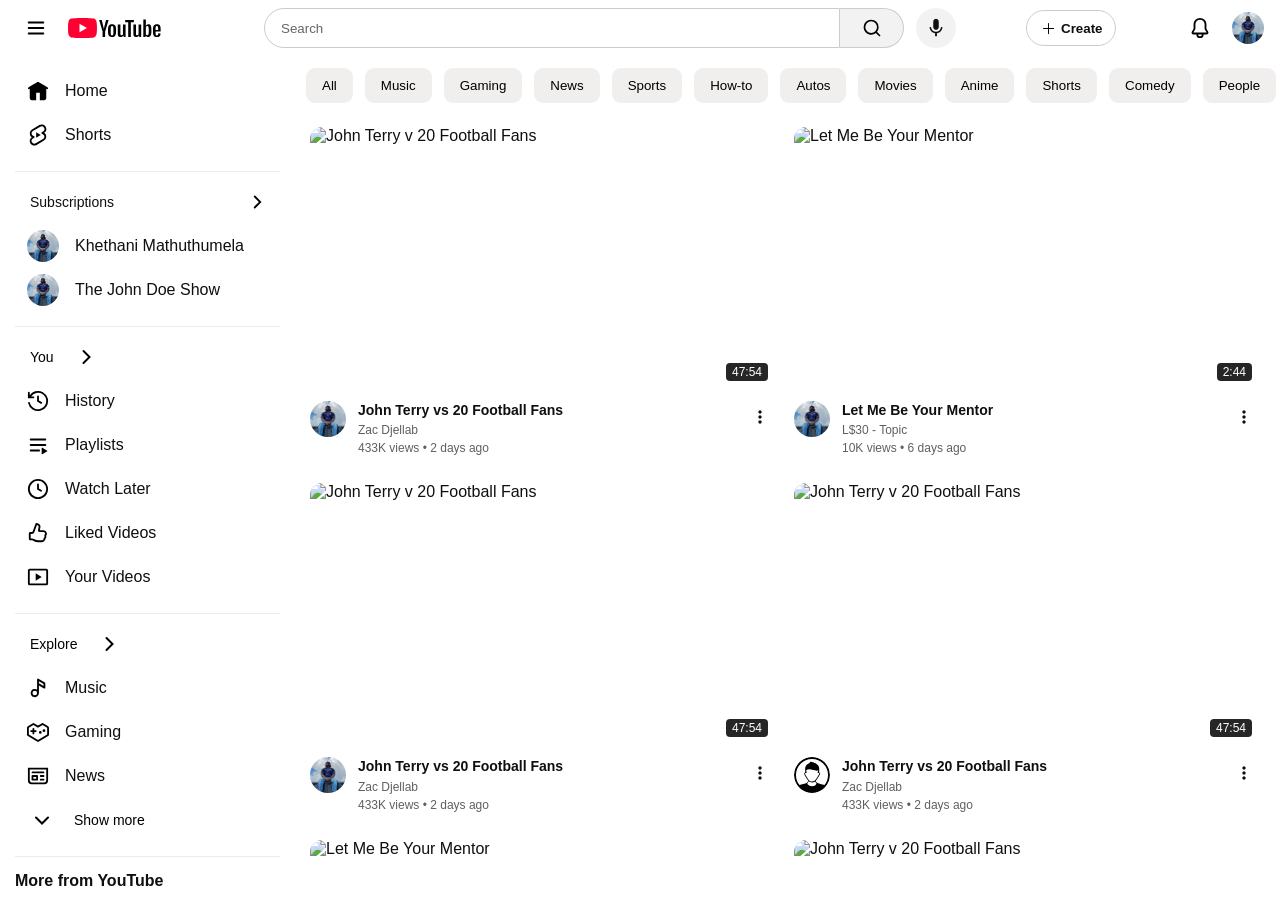
==== main.html @ 1867a826 "Added login" ====
<!DOCTYPE html>
<html lang="en">

<head>
    <meta charset="UTF-8">
    <meta name="viewport" content="width=device-width, initial-scale=1.0">
    <link href="https://fonts.googleapis.com/icon?family=Material+Icons" rel="stylesheet">
    <link href="index.css" rel="stylesheet">
    <link rel="shortcut icon" href="https://www.youtube.com/s/desktop/d087c7c0/img/favicon.ico" type="image/x-icon">
    <script src="https://cdnjs.cloudflare.com/ajax/libs/gsap/3.12.2/gsap.min.js"></script>
    <script src="https://cdnjs.cloudflare.com/ajax/libs/gsap/3.12.2/ScrollTrigger.min.js"></script>
    <title>YouTube</title>
</head>

<body>
    <input type="checkbox" id="theme" class="theme-check">

    <section class="navbar">
        <nav class="top-nav">
            <div class="lhs">
                <label for="side" class="icon-btn hamburger-menu" aria-label="Menu">
                    <img src="/resources/hbm.svg" alt="Hamburger Menu">
                </label>

                <a href="#" class="logo" aria-label="YouTube">
                    <img src="/resources/yt.svg" alt="YouTube">
                </a>
            </div>

            <div class="search-wrap">
                <div class="search-box">
                    <div class="search-bar">
                        <input type="text" placeholder="Search" />
                        <button class="search-icon" aria-label="Search">
                            <img src="/resources/search.svg" alt="">
                        </button>
                    </div>

                    <div class="search-suggestions">
                        <a href="#" class="suggest-item"><span class="material-icons">search</span> john terry 20
                            fans</a>
                        <a href="#" class="suggest-item"><span class="material-icons">search</span> l$30 cocoa
                            butter</a>
                        <a href="#" class="suggest-item"><span class="material-icons">search</span> gothamchess</a>
                        <a href="#" class="suggest-item"><span class="material-icons">search</span> afro house mix</a>
                        <a href="#" class="suggest-item"><span class="material-icons">search</span> youtube clone html
                            css</a>
                    </div>
                </div>

                <button class="icon-btn mic" aria-label="Voice search">
                    <span class="material-icons">mic</span>
                </button>
            </div>

            <div class="rhs">
                <button class="create"><img src="/resources/plus.svg" alt="Create" class="plus"> Create</button>

                <label for="theme" class="icon-btn theme-toggle" aria-label="Toggle theme">
                    <span class="material-icons">dark_mode</span>
                </label>

                <a href="#" class="icon-btn notifications" aria-label="Notifications">
                    <img src="/resources/bell.svg" alt="">
                </a>

                <img src="/resources/profile.jpg" alt="Profile" class="profile-image">
            </div>
        </nav>
    </section>

    <main>
        <input type="checkbox" id="side" class="side-check">

        <aside class="left-nav">
            <div class="shorts-home">
                <a href="#" class="icon-btn home" aria-label="Home"><img src="/resources/home.svg" alt="Home"> Home </a>
                <a href="#" class="icon-btn shorts" aria-label="Search"><img src="/resources/shorts.svg" alt="Shorts">
                    Shorts </a>
            </div>
            <div class="subscriptions">
                <button class="subcriptions">Subscriptions<img src="/resources/sidedrop.svg" alt="Subscriptions"
                        class="sidedrop"></button>
                <a href="#" class="icon-btn subscriptions" aria-label="Subscriptions"><img src="/resources/profile.jpg"
                        alt="Subscriptions" style="border-radius: 50%; width: 32px; height: 32px;"> Khethani
                    Mathuthumela</a>
                <a href="#" class="icon-btn subscriptions" aria-label="Subscriptions"><img src="/resources/profile.jpg"
                        alt="Subscriptions" style="border-radius: 50%; width: 32px; height: 32px;"> The John Doe
                    Show</a>
            </div>
            <div class="you">
                <button> You<img src="/resources/sidedrop.svg" alt="You" class="sidedrop"></button>
                <a href="#" class="icon-btn history" aria-label="History"><img src="/resources/history.svg"
                        alt="History"> History </a>
                <a href="#" class="icon-btn playlists" aria-label="Playlists"><img src="/resources/playlists.svg"
                        alt="Playlists"> Playlists </a>
                <a href="#" class="icon-btn watchlater" aria-label="Watch Later"><img src="/resources/watchlater.svg"
                        alt="Watch Later"> Watch Later </a>
                <a href="#" class="icon-btn likes" aria-label="Likes"><img src="/resources/likes.svg" alt="Likes"> Liked
                    Videos
                </a>
                <a href="#" class="icon-btn yourvideos" aria-label="Your Videos"><img src="/resources/yourvideos.svg"
                        alt="Your Videos"> Your Videos </a>
            </div>

            <div class="explore">
                <button> Explore<img src="/resources/sidedrop.svg" alt="Explore" class="sidedrop"></button>
                <a href="#" class="icon-btn music" aria-label="Music"><img src="/resources/music.svg" alt="Music"> Music
                </a>
                <a href="#" class="icon-btn games" aria-label="Games"><img src="/resources/gaming.svg" alt="Games">
                    Gaming </a>
                <a href="#" class="icon-btn news" aria-label="News"><img src="/resources/news.svg" alt="News"> News </a>
                <button><img src="/resources/dropdown.svg" alt="More" class="dropdown"> Show more</button>
            </div>

            <div class="morefromYT">
                <h4> More from YouTube</h4>
                <a href="#" class="icon-btn ytpremium" aria-label="Premium"><img src="/resources/ytpremium.svg"
                        alt="Premium"> YouTube Premium </a>
                <a href="#" class="icon-btn ytstudio" aria-label="Studio"><img src="/resources/ytstudio.svg"
                        alt="Studio"> YouTube Studio </a>
                <a href="#" class="icon-btn ytmusic" aria-label="Music"><img src="/resources/ytmusic.svg" alt="Music">
                    YouTube Music </a>
                <a href="#" class="icon-btn ytkids" aria-label="Kids"><img src="/resources/ytkids.svg" alt="Kids">
                    YouTube Kids </a>
            </div>
            <div class="settings">
                <a href="#" class="icon-btn settings" aria-label="Settings"><img src="/resources/settings.svg"
                        alt="Settings"> Settings </a>
                <a href="#" class="icon-btn help" aria-label="Help"><img src="/resources/help.svg" alt="Help"> Help </a>
                <a href="#" class="icon-btn feedback" aria-label="Feedback"><img src="/resources/feedback.svg"
                        alt="Feedback"> Send Feedback </a>
                <a href="#" class="icon-btn report" aria-label="Report"><img src="/resources/report.svg" alt="Report">
                    Report history </a>
            </div>
            <div class="nav-footer">
                <ul>
                    <a href="#">About</a>
                    <a href="#">Press</a>
                    <a href="#">Copyright</a>
                    <a href="#">Contact Us</a>
                    <a href="#">Creator</a>
                    <a href="#">Advertise</a>
                    <a href="#">Developers</a>
                    <ul>
                        <br>
                        <ul>
                            <a href="#">Terms</a>
                            <a href="#">Privacy</a>
                            <a href="#">Policy & Safety</a>
                            <a href="#">How YouTube Works</a>
                            <a href="#">Test new features</a>
                        </ul>
                        <p>© 2026 Google LLC.</p>
            </div>
        </aside>

        <span class="suggestions">
            <button class="suggestion-btn">All</button>
            <button class="suggestion-btn">Music</button>
            <button class="suggestion-btn">Gaming</button>
            <button class="suggestion-btn">News</button>
            <button class="suggestion-btn">Sports</button>
            <button class="suggestion-btn">How-to</button>
            <button class="suggestion-btn">Autos</button>
            <button class="suggestion-btn">Movies</button>
            <button class="suggestion-btn">Anime</button>
            <button class="suggestion-btn">Shorts</button>
            <button class="suggestion-btn">Comedy</button>
            <button class="suggestion-btn">People</button>
            <button class="suggestion-btn">Education</button>
            <button class="suggestion-btn">Food</button>
            <button class="suggestion-btn">Entertainment</button>
            <button class="suggestion-btn">Politics</button>
            <button class="suggestion-btn">Health</button>
            <button class="suggestion-btn">Science</button>
            <button class="suggestion-btn">Tech</button>
            <button class="suggestion-btn">Animals</button>
            <button class="suggestion-btn">Travel</button>
            <button class="suggestion-btn">Hip-Hop</button>
            <button class="suggestion-btn">Mixes</button>
        </span>

        <div class="content video-grid">

            <article class="video-card">
                <a class="thumb-wrap" href="#">
                    <img src="https://i.ytimg.com/vi/i50mCb4UGAw/hq720.jpg?sqp=-oaymwEnCOgCEMoBSFryq4qpAxkIARUAAIhCGAHYAQHiAQoIGBACGAY4AUAB&rs=AOn4CLB16BJO0SyUy4fCung3oKMWX-9Jeg"
                        alt="John Terry v 20 Football Fans">
                    <span class="duration">47:54</span>
                    <span class="hover-actions">
                        <button class="hover-btn" type="button" aria-label="Watch later">
                            <span class="material-icons">schedule</span>
                        </button>
                        <button class="hover-btn" type="button" aria-label="Add to queue">
                            <span class="material-icons">playlist_play</span>
                        </button>
                    </span>
                </a>

                <div class="meta">
                    <img class="avatar" src="/resources/profile.jpg" alt="Channel avatar">
                    <div class="meta-text">
                        <h3 class="title">John Terry vs 20 Football Fans</h3>
                        <p class="channel">Zac Djellab</p>
                        <p class="stats">433K views • 2 days ago</p>
                    </div>
                    <button class="kebab" type="button" aria-label="More options">
                        <span class="material-icons">more_vert</span>
                    </button>
                </div>
            </article>

            <article class="video-card">
                <a class="thumb-wrap" href="#">
                    <img src="https://i.ytimg.com/vi/NGpMi3hzZIc/hq720.jpg?sqp=-oaymwEnCOgCEMoBSFryq4qpAxkIARUAAIhCGAHYAQHiAQoIGBACGAY4AUAB&rs=AOn4CLCFtHnlnpI1clFOZXgQVOKGbZEgxA"
                        alt="Let Me Be Your Mentor">
                    <span class="duration">2:44</span>
                    <span class="hover-actions">
                        <button class="hover-btn" type="button" aria-label="Watch later">
                            <span class="material-icons">schedule</span>
                        </button>
                        <button class="hover-btn" type="button" aria-label="Add to queue">
                            <span class="material-icons">playlist_play</span>
                        </button>
                    </span>
                </a>

                <div class="meta">
                    <img class="avatar" src="/resources/profile.jpg" alt="Channel avatar">
                    <div class="meta-text">
                        <h3 class="title">Let Me Be Your Mentor</h3>
                        <p class="channel">L$30 - Topic</p>
                        <p class="stats">10K views • 6 days ago</p>
                    </div>
                    <button class="kebab" type="button" aria-label="More options">
                        <span class="material-icons">more_vert</span>
                    </button>
                </div>
            </article>

            <article class="video-card">
                <a class="thumb-wrap" href="#">
                    <img src="https://i.ytimg.com/vi/i50mCb4UGAw/hq720.jpg?sqp=-oaymwEnCOgCEMoBSFryq4qpAxkIARUAAIhCGAHYAQHiAQoIGBACGAY4AUAB&rs=AOn4CLB16BJO0SyUy4fCung3oKMWX-9Jeg"
                        alt="John Terry v 20 Football Fans">
                    <span class="duration">47:54</span>
                    <span class="hover-actions">
                        <button class="hover-btn" type="button" aria-label="Watch later">
                            <span class="material-icons">schedule</span>
                        </button>
                        <button class="hover-btn" type="button" aria-label="Add to queue">
                            <span class="material-icons">playlist_play</span>
                        </button>
                    </span>
                </a>

                <div class="meta">
                    <img class="avatar" src="/resources/profile.jpg" alt="Channel avatar">
                    <div class="meta-text">
                        <h3 class="title">John Terry vs 20 Football Fans</h3>
                        <p class="channel">Zac Djellab</p>
                        <p class="stats">433K views • 2 days ago</p>
                    </div>
                    <button class="kebab" type="button" aria-label="More options">
                        <span class="material-icons">more_vert</span>
                    </button>
                </div>
            </article>

            <article class="video-card">
                <a class="thumb-wrap" href="#">
                    <img src="https://i.ytimg.com/vi/i50mCb4UGAw/hq720.jpg?sqp=-oaymwEnCOgCEMoBSFryq4qpAxkIARUAAIhCGAHYAQHiAQoIGBACGAY4AUAB&rs=AOn4CLB16BJO0SyUy4fCung3oKMWX-9Jeg"
                        alt="John Terry v 20 Football Fans">
                    <span class="duration">47:54</span>
                    <span class="hover-actions">
                        <button class="hover-btn" type="button" aria-label="Watch later">
                            <span class="material-icons">schedule</span>
                        </button>
                        <button class="hover-btn" type="button" aria-label="Add to queue">
                            <span class="material-icons">playlist_play</span>
                        </button>
                    </span>
                </a>

                <div class="meta">
                    <img class="avatar" src="/resources/profile.svg" alt="Channel avatar">
                    <div class="meta-text">
                        <h3 class="title">John Terry vs 20 Football Fans</h3>
                        <p class="channel">Zac Djellab</p>
                        <p class="stats">433K views • 2 days ago</p>
                    </div>
                    <button class="kebab" type="button" aria-label="More options">
                        <span class="material-icons">more_vert</span>
                    </button>
                </div>
            </article>

            <article class="video-card">
                <a class="thumb-wrap" href="#">
                    <img src="https://i.ytimg.com/vi/NGpMi3hzZIc/hq720.jpg?sqp=-oaymwEnCOgCEMoBSFryq4qpAxkIARUAAIhCGAHYAQHiAQoIGBACGAY4AUAB&rs=AOn4CLCFtHnlnpI1clFOZXgQVOKGbZEgxA"
                        alt="Let Me Be Your Mentor">
                    <span class="duration">2:44</span>
                    <span class="hover-actions">
                        <button class="hover-btn" type="button" aria-label="Watch later">
                            <span class="material-icons">schedule</span>
                        </button>
                        <button class="hover-btn" type="button" aria-label="Add to queue">
                            <span class="material-icons">playlist_play</span>
                        </button>
                    </span>
                </a>

                <div class="meta">
                    <img class="avatar" src="/resources/profile.jpg" alt="Channel avatar">
                    <div class="meta-text">
                        <h3 class="title">Let Me Be Your Mentor</h3>
                        <p class="channel">L$30 - Topic</p>
                        <p class="stats">10K views • 6 days ago</p>
                    </div>
                    <button class="kebab" type="button" aria-label="More options">
                        <span class="material-icons">more_vert</span>
                    </button>
                </div>
            </article>

            <article class="video-card">
                <a class="thumb-wrap" href="#">
                    <img src="https://i.ytimg.com/vi/i50mCb4UGAw/hq720.jpg?sqp=-oaymwEnCOgCEMoBSFryq4qpAxkIARUAAIhCGAHYAQHiAQoIGBACGAY4AUAB&rs=AOn4CLB16BJO0SyUy4fCung3oKMWX-9Jeg"
                        alt="John Terry v 20 Football Fans">
                    <span class="duration">47:54</span>
                    <span class="hover-actions">
                        <button class="hover-btn" type="button" aria-label="Watch later">
                            <span class="material-icons">schedule</span>
                        </button>
                        <button class="hover-btn" type="button" aria-label="Add to queue">
                            <span class="material-icons">playlist_play</span>
                        </button>
                    </span>
                </a>

                <div class="meta">
                    <img class="avatar" src="/resources/profile.jpg" alt="Channel avatar">
                    <div class="meta-text">
                        <h3 class="title">John Terry vs 20 Football Fans</h3>
                        <p class="channel">Zac Djellab</p>
                        <p class="stats">433K views • 2 days ago</p>
                    </div>
                    <button class="kebab" type="button" aria-label="More options">
                        <span class="material-icons">more_vert</span>
                    </button>
                </div>
            </article>

            <article class="video-card">
                <a class="thumb-wrap" href="#">
                    <img src="https://i.ytimg.com/vi/i50mCb4UGAw/hq720.jpg?sqp=-oaymwEnCOgCEMoBSFryq4qpAxkIARUAAIhCGAHYAQHiAQoIGBACGAY4AUAB&rs=AOn4CLB16BJO0SyUy4fCung3oKMWX-9Jeg"
                        alt="John Terry v 20 Football Fans">
                    <span class="duration">47:54</span>
                    <span class="hover-actions">
                        <button class="hover-btn" type="button" aria-label="Watch later">
                            <span class="material-icons">schedule</span>
                        </button>
                        <button class="hover-btn" type="button" aria-label="Add to queue">
                            <span class="material-icons">playlist_play</span>
                        </button>
                    </span>
                </a>

                <div class="meta">
                    <img class="avatar" src="/resources/profile.jpg" alt="Channel avatar">
                    <div class="meta-text">
                        <h3 class="title">John Terry vs 20 Football Fans</h3>
                        <p class="channel">Zac Djellab</p>
                        <p class="stats">433K views • 2 days ago</p>
                    </div>
                    <button class="kebab" type="button" aria-label="More options">
                        <span class="material-icons">more_vert</span>
                    </button>
                </div>
            </article>

            <article class="video-card">
                <a class="thumb-wrap" href="#">
                    <img src="https://i.ytimg.com/vi/NGpMi3hzZIc/hq720.jpg?sqp=-oaymwEnCOgCEMoBSFryq4qpAxkIARUAAIhCGAHYAQHiAQoIGBACGAY4AUAB&rs=AOn4CLCFtHnlnpI1clFOZXgQVOKGbZEgxA"
                        alt="Let Me Be Your Mentor">
                    <span class="duration">2:44</span>
                    <span class="hover-actions">
                        <button class="hover-btn" type="button" aria-label="Watch later">
                            <span class="material-icons">schedule</span>
                        </button>
                        <button class="hover-btn" type="button" aria-label="Add to queue">
                            <span class="material-icons">playlist_play</span>
                        </button>
                    </span>
                </a>

                <div class="meta">
                    <img class="avatar" src="/resources/profile.jpg" alt="Channel avatar">
                    <div class="meta-text">
                        <h3 class="title">Let Me Be Your Mentor</h3>
                        <p class="channel">L$30 - Topic</p>
                        <p class="stats">10K views • 6 days ago</p>
                    </div>
                    <button class="kebab" type="button" aria-label="More options">
                        <span class="material-icons">more_vert</span>
                    </button>
                </div>
            </article>

            <article class="video-card">
                <a class="thumb-wrap" href="#">
                    <img src="https://i.ytimg.com/vi/i50mCb4UGAw/hq720.jpg?sqp=-oaymwEnCOgCEMoBSFryq4qpAxkIARUAAIhCGAHYAQHiAQoIGBACGAY4AUAB&rs=AOn4CLB16BJO0SyUy4fCung3oKMWX-9Jeg"
                        alt="John Terry v 20 Football Fans">
                    <span class="duration">47:54</span>
                    <span class="hover-actions">
                        <button class="hover-btn" type="button" aria-label="Watch later">
                            <span class="material-icons">schedule</span>
                        </button>
                        <button class="hover-btn" type="button" aria-label="Add to queue">
                            <span class="material-icons">playlist_play</span>
                        </button>
                    </span>
                </a>

                <div class="meta">
                    <img class="avatar" src="/resources/profile.svg" alt="Channel avatar">
                    <div class="meta-text">
                        <h3 class="title">John Terry V 20 Football Fans</h3>
                        <p class="channel">Zac Djellab</p>
                        <p class="stats">433K views • 2 days ago</p>
                    </div>
                    <button class="kebab" type="button" aria-label="More options">
                        <span class="material-icons">more_vert</span>
                    </button>
                </div>
            </article>

            <article class="video-card">
                <a class="thumb-wrap" href="#">
                    <img src="https://i.ytimg.com/vi/i50mCb4UGAw/hq720.jpg?sqp=-oaymwEnCOgCEMoBSFryq4qpAxkIARUAAIhCGAHYAQHiAQoIGBACGAY4AUAB&rs=AOn4CLB16BJO0SyUy4fCung3oKMWX-9Jeg"
                        alt="John Terry v 20 Football Fans">
                    <span class="duration">47:54</span>
                    <span class="hover-actions">
                        <button class="hover-btn" type="button" aria-label="Watch later">
                            <span class="material-icons">schedule</span>
                        </button>
                        <button class="hover-btn" type="button" aria-label="Add to queue">
                            <span class="material-icons">playlist_play</span>
                        </button>
                    </span>
                </a>

                <div class="meta">
                    <img class="avatar" src="/resources/profile.jpg" alt="Channel avatar">
                    <div class="meta-text">
                        <h3 class="title">John Terry vs 20 Football Fans</h3>
                        <p class="channel">Zac Djellab</p>
                        <p class="stats">433K views • 2 days ago</p>
                    </div>
                    <button class="kebab" type="button" aria-label="More options">
                        <span class="material-icons">more_vert</span>
                    </button>
                </div>
            </article>

            <article class="video-card">
                <a class="thumb-wrap" href="#">
                    <img src="https://i.ytimg.com/vi/NGpMi3hzZIc/hq720.jpg?sqp=-oaymwEnCOgCEMoBSFryq4qpAxkIARUAAIhCGAHYAQHiAQoIGBACGAY4AUAB&rs=AOn4CLCFtHnlnpI1clFOZXgQVOKGbZEgxA"
                        alt="Let Me Be Your Mentor">
                    <span class="duration">2:44</span>
                    <span class="hover-actions">
                        <button class="hover-btn" type="button" aria-label="Watch later">
                            <span class="material-icons">schedule</span>
                        </button>
                        <button class="hover-btn" type="button" aria-label="Add to queue">
                            <span class="material-icons">playlist_play</span>
                        </button>
                    </span>
                </a>

                <div class="meta">
                    <img class="avatar" src="/resources/profile.jpg" alt="Channel avatar">
                    <div class="meta-text">
                        <h3 class="title">Let Me Be Your Mentor</h3>
                        <p class="channel">L$30 - Topic</p>
                        <p class="stats">10K views • 6 days ago</p>
                    </div>
                    <button class="kebab" type="button" aria-label="More options">
                        <span class="material-icons">more_vert</span>
                    </button>
                </div>
            </article>

            <article class="video-card">
                <a class="thumb-wrap" href="#">
                    <img src="https://i.ytimg.com/vi/i50mCb4UGAw/hq720.jpg?sqp=-oaymwEnCOgCEMoBSFryq4qpAxkIARUAAIhCGAHYAQHiAQoIGBACGAY4AUAB&rs=AOn4CLB16BJO0SyUy4fCung3oKMWX-9Jeg"
                        alt="John Terry v 20 Football Fans">
                    <span class="duration">47:54</span>
                    <span class="hover-actions">
                        <button class="hover-btn" type="button" aria-label="Watch later">
                            <span class="material-icons">schedule</span>
                        </button>
                        <button class="hover-btn" type="button" aria-label="Add to queue">
                            <span class="material-icons">playlist_play</span>
                        </button>
                    </span>
                </a>

                <div class="meta">
                    <img class="avatar" src="/resources/profile.jpg" alt="Channel avatar">
                    <div class="meta-text">
                        <h3 class="title">John Terry vs 20 Football Fans</h3>
                        <p class="channel">Zac Djellab</p>
                        <p class="stats">433K views • 2 days ago</p>
                    </div>
                    <button class="kebab" type="button" aria-label="More options">
                        <span class="material-icons">more_vert</span>
                    </button>
                </div>
            </article>

            <article class="video-card">
                <a class="thumb-wrap" href="#">
                    <img src="https://i.ytimg.com/vi/i50mCb4UGAw/hq720.jpg?sqp=-oaymwEnCOgCEMoBSFryq4qpAxkIARUAAIhCGAHYAQHiAQoIGBACGAY4AUAB&rs=AOn4CLB16BJO0SyUy4fCung3oKMWX-9Jeg"
                        alt="John Terry v 20 Football Fans">
                    <span class="duration">47:54</span>
                    <span class="hover-actions">
                        <button class="hover-btn" type="button" aria-label="Watch later">
                            <span class="material-icons">schedule</span>
                        </button>
                        <button class="hover-btn" type="button" aria-label="Add to queue">
                            <span class="material-icons">playlist_play</span>
                        </button>
                    </span>
                </a>

                <div class="meta">
                    <img class="avatar" src="/resources/profile.svg" alt="Channel avatar">
                    <div class="meta-text">
                        <h3 class="title">John Terry vs 20 Football Fans</h3>
                        <p class="channel">Zac Djellab</p>
                        <p class="stats">433K views • 2 days ago</p>
                    </div>
                    <button class="kebab" type="button" aria-label="More options">
                        <span class="material-icons">more_vert</span>
                    </button>
                </div>
            </article>

            <article class="video-card">
                <a class="thumb-wrap" href="#">
                    <img src="https://i.ytimg.com/vi/NGpMi3hzZIc/hq720.jpg?sqp=-oaymwEnCOgCEMoBSFryq4qpAxkIARUAAIhCGAHYAQHiAQoIGBACGAY4AUAB&rs=AOn4CLCFtHnlnpI1clFOZXgQVOKGbZEgxA"
                        alt="Let Me Be Your Mentor">
                    <span class="duration">2:44</span>
                    <span class="hover-actions">
                        <button class="hover-btn" type="button" aria-label="Watch later">
                            <span class="material-icons">schedule</span>
                        </button>
                        <button class="hover-btn" type="button" aria-label="Add to queue">
                            <span class="material-icons">playlist_play</span>
                        </button>
                    </span>
                </a>

                <div class="meta">
                    <img class="avatar" src="/resources/profile.jpg" alt="Channel avatar">
                    <div class="meta-text">
                        <h3 class="title">Let Me Be Your Mentor</h3>
                        <p class="channel">L$30 - Topic</p>
                        <p class="stats">10K views • 6 days ago</p>
                    </div>
                    <button class="kebab" type="button" aria-label="More options">
                        <span class="material-icons">more_vert</span>
                    </button>
                </div>
            </article>

            <article class="video-card">
                <a class="thumb-wrap" href="#">
                    <img src="https://i.ytimg.com/vi/i50mCb4UGAw/hq720.jpg?sqp=-oaymwEnCOgCEMoBSFryq4qpAxkIARUAAIhCGAHYAQHiAQoIGBACGAY4AUAB&rs=AOn4CLB16BJO0SyUy4fCung3oKMWX-9Jeg"
                        alt="John Terry v 20 Football Fans">
                    <span class="duration">47:54</span>
                    <span class="hover-actions">
                        <button class="hover-btn" type="button" aria-label="Watch later">
                            <span class="material-icons">schedule</span>
                        </button>
                        <button class="hover-btn" type="button" aria-label="Add to queue">
                            <span class="material-icons">playlist_play</span>
                        </button>
                    </span>
                </a>

                <div class="meta">
                    <img class="avatar" src="/resources/profile.jpg" alt="Channel avatar">
                    <div class="meta-text">
                        <h3 class="title">John Terry vs 20 Football Fans</h3>
                        <p class="channel">Zac Djellab</p>
                        <p class="stats">433K views • 2 days ago</p>
                    </div>
                    <button class="kebab" type="button" aria-label="More options">
                        <span class="material-icons">more_vert</span>
                    </button>
                </div>
            </article>

            <article class="video-card">
                <a class="thumb-wrap" href="#">
                    <img src="https://i.ytimg.com/vi/i50mCb4UGAw/hq720.jpg?sqp=-oaymwEnCOgCEMoBSFryq4qpAxkIARUAAIhCGAHYAQHiAQoIGBACGAY4AUAB&rs=AOn4CLB16BJO0SyUy4fCung3oKMWX-9Jeg"
                        alt="John Terry v 20 Football Fans">
                    <span class="duration">47:54</span>
                    <span class="hover-actions">
                        <button class="hover-btn" type="button" aria-label="Watch later">
                            <span class="material-icons">schedule</span>
                        </button>
                        <button class="hover-btn" type="button" aria-label="Add to queue">
                            <span class="material-icons">playlist_play</span>
                        </button>
                    </span>
                </a>

                <div class="meta">
                    <img class="avatar" src="/resources/profile.jpg" alt="Channel avatar">
                    <div class="meta-text">
                        <h3 class="title">John Terry vs 20 Football Fans</h3>
                        <p class="channel">Zac Djellab</p>
                        <p class="stats">433K views • 2 days ago</p>
                    </div>
                    <button class="kebab" type="button" aria-label="More options">
                        <span class="material-icons">more_vert</span>
                    </button>
                </div>
            </article>

            <article class="video-card">
                <a class="thumb-wrap" href="#">
                    <img src="https://i.ytimg.com/vi/NGpMi3hzZIc/hq720.jpg?sqp=-oaymwEnCOgCEMoBSFryq4qpAxkIARUAAIhCGAHYAQHiAQoIGBACGAY4AUAB&rs=AOn4CLCFtHnlnpI1clFOZXgQVOKGbZEgxA"
                        alt="Let Me Be Your Mentor">
                    <span class="duration">2:44</span>
                    <span class="hover-actions">
                        <button class="hover-btn" type="button" aria-label="Watch later">
                            <span class="material-icons">schedule</span>
                        </button>
                        <button class="hover-btn" type="button" aria-label="Add to queue">
                            <span class="material-icons">playlist_play</span>
                        </button>
                    </span>
                </a>

                <div class="meta">
                    <img class="avatar" src="/resources/profile.jpg" alt="Channel avatar">
                    <div class="meta-text">
                        <h3 class="title">Let Me Be Your Mentor</h3>
                        <p class="channel">L$30 - Topic</p>
                        <p class="stats">10K views • 6 days ago</p>
                    </div>
                    <button class="kebab" type="button" aria-label="More options">
                        <span class="material-icons">more_vert</span>
                    </button>
                </div>
            </article>

            <article class="video-card">
                <a class="thumb-wrap" href="#">
                    <img src="https://i.ytimg.com/vi/i50mCb4UGAw/hq720.jpg?sqp=-oaymwEnCOgCEMoBSFryq4qpAxkIARUAAIhCGAHYAQHiAQoIGBACGAY4AUAB&rs=AOn4CLB16BJO0SyUy4fCung3oKMWX-9Jeg"
                        alt="John Terry v 20 Football Fans">
                    <span class="duration">47:54</span>
                    <span class="hover-actions">
                        <button class="hover-btn" type="button" aria-label="Watch later">
                            <span class="material-icons">schedule</span>
                        </button>
                        <button class="hover-btn" type="button" aria-label="Add to queue">
                            <span class="material-icons">playlist_play</span>
                        </button>
                    </span>
                </a>

                <div class="meta">
                    <img class="avatar" src="/resources/profile.svg" alt="Channel avatar">
                    <div class="meta-text">
                        <h3 class="title">John Terry V 20 Football Fans</h3>
                        <p class="channel">Zac Djellab</p>
                        <p class="stats">433K views • 2 days ago</p>
                    </div>
                    <button class="kebab" type="button" aria-label="More options">
                        <span class="material-icons">more_vert</span>
                    </button>
                </div>
            </article>

        </div>
    </main>
</body>

</html>
---- index.css ----
* {
    margin: 0;
    padding: 0;
    box-sizing: border-box;
}

body {
    background: #ffffff;
    color: #0f0f0f;
    font-family: Arial, sans-serif;
    overflow-y: hidden;
    overflow-x: hidden;
}

.theme-check,
.side-check {
    position: absolute;
    opacity: 0;
    pointer-events: none;
}

.top-nav {
    height: 56px;
    display: flex;
    align-items: center;
    justify-content: space-between;
    padding: 0 16px;
    background: #ffffff;
}

.lhs {
    display: flex;
    align-items: center;
    gap: 12px;
    min-width: 180px;
}

.logo img {
    height: 20px;
    display: block;
}

.icon-btn {
    width: 40px;
    height: 40px;
    border: 0;
    background: transparent;
    border-radius: 999px;
    display: grid;
    place-items: center;
    cursor: pointer;
}

.icon-btn:hover {
    background: rgba(0, 0, 0, 0.08);
}

.icon-btn img {
    width: 22px;
    height: 22px;
    display: block;
    filter: none;
}

.hamburger-menu img {
    width: 22px;
    height: 22px;
    display: block;
}

.search-wrap {
    flex: 1;
    display: flex;
    align-items: center;
    justify-content: center;
    gap: 12px;
    padding: 0 16px;
}

.search-box {
    position: relative;
    width: 100%;
    max-width: 640px;
}

.search-bar {
    display: flex;
    align-items: center;
    width: 100%;
}

.search-bar input {
    flex: 1;
    height: 40px;
    padding: 0 16px;
    border: 1px solid #cccccc;
    background: #ffffff;
    color: #0f0f0f;
    outline: none;
    border-radius: 999px 0 0 999px;
}

.search-bar input::placeholder {
    color: #666;
}

.search-bar button.search-icon {
    height: 40px;
    width: 64px;
    border: 1px solid #cccccc;
    border-left: none;
    background: #f2f2f2;
    border-radius: 0 999px 999px 0;
    cursor: pointer;
    display: grid;
    place-items: center;
}

.search-bar button.search-icon img {
    width: 20px;
    height: 20px;
    filter: none;
}

.search-suggestions {
    position: absolute;
    top: 46px;
    left: 0;
    width: calc(100% - 64px);
    background: #ffffff;
    border: 1px solid rgba(0, 0, 0, 0.12);
    border-radius: 12px;
    padding: 8px;
    display: none;
    z-index: 20;
    box-shadow: 0 8px 24px rgba(0, 0, 0, 0.12);
}

.search-box:focus-within .search-suggestions {
    display: block;
}

.suggest-item {
    display: flex;
    align-items: center;
    gap: 10px;
    padding: 10px 10px;
    border-radius: 10px;
    text-decoration: none;
    color: #0f0f0f;
    font-size: 14px;
}

.suggest-item:hover {
    background: rgba(0, 0, 0, 0.08);
}

.suggest-item .material-icons {
    font-size: 18px;
    color: #606060;
}

.mic {
    background: #f2f2f2;
}

.mic .material-icons {
    font-size: 22px;
    color: #0f0f0f;
}

.rhs {
    display: flex;
    align-items: center;
    gap: 12px;
    min-width: 240px;
    justify-content: flex-end;
}

.plus {
    height: 15px;
}

.create {
    display: inline-flex;
    height: 36px;
    gap: 5px;
    padding: 10px 14px;
    border-radius: 999px;
    border: 1px solid #cccccc;
    background: transparent;
    color: #0f0f0f;
    cursor: pointer;
    font-weight: 600;
    width: 90px;
}

.create:hover {
    background: rgba(0, 0, 0, 0.08);
}

.profile-image {
    width: 32px;
    height: 32px;
    border-radius: 50%;
    object-fit: cover;
}

.profile-image:hover {
    cursor: pointer;
}

.left-nav {
    position: fixed;
    display: flex;
    flex-direction: column;
    gap: 6px;
    padding-left: 15px;
    padding-top: 15px;
    width: 280px;
    height: calc(100vh - 56px);
    overflow-y: auto;
    transition: width 0.3s cubic-bezier(0.4, 0, 0.2, 1), padding-left 0.3s cubic-bezier(0.4, 0, 0.2, 1);
}

.left-nav a.icon-btn {
    width: 100%;
    height: 40px;
    padding: 0 12px;
    display: flex;
    align-items: center;
    justify-content: flex-start;
    gap: 16px;
    border-radius: 10px;
    text-decoration: none;
    color: inherit;
    background: transparent;
    transition: justify-content 0.3s cubic-bezier(0.4, 0, 0.2, 1), gap 0.3s cubic-bezier(0.4, 0, 0.2, 1), padding 0.3s cubic-bezier(0.4, 0, 0.2, 1), font-size 0.3s cubic-bezier(0.4, 0, 0.2, 1);
}

.left-nav a.icon-btn img,
.subscriptions img {
    width: 22px;
    height: 22px;
    flex: 0 0 22px;
    display: block;
}

.left-nav a.icon-btn:hover,
.left-nav button:hover {
    background: rgba(0, 0, 0, 0.08);
}

.left-nav>div {
    display: flex;
    flex-direction: column;
    gap: 4px;
}

.left-nav>div+div {
    margin-top: 10px;
    padding-top: 10px;
    border-top: 1px solid rgba(0, 0, 0, 0.08);
}

.left-nav::-webkit-scrollbar {
    width: 0;
}

.left-nav::-webkit-scrollbar-thumb {
    background: transparent;
}

.left-nav::-webkit-scrollbar-track {
    background: transparent;
}

.left-nav button {
    display: flex;
    align-items: center;
    padding-left: 10px;
    font-size: 14px;
    gap: 20px;
    width: 100%;
    height: 40px;
    background: transparent;
    border: none;
    border-radius: 10px;
    cursor: pointer;
}

.morefromYT h4 {
    padding: 5px 0;
    font-weight: 550;
}

.explore button,
.you button,
.subscriptions button {
    padding-left: 15px;
    font-size: 14px;
}

.subcriptions,
.subscriptions>button {
    justify-content: space-between;
    padding-right: 12px;
    color: inherit;
    opacity: 1;
}

.subcriptions .sidedrop,
.subscriptions>button .sidedrop {
    flex-shrink: 0;
    opacity: 1;
}

.nav-footer a {
    text-decoration: none;
    color: rgba(8, 6, 6, 0.719);
}

.nav-footer {
    padding: 15px 5px;
}

.nav-footer p {
    padding: 15px 0;
    font-size: 12px;
}

.suggestions {
    display: flex;
    margin-left: 290px;
    gap: 12px;
    padding: 12px 16px;
    overflow-x: auto;
    overflow-y: hidden;
    position: sticky;
    top: 56px;
    z-index: 4;
    scrollbar-width: none;
    -ms-overflow-style: none;
    scroll-padding: 16px;
    
}

.suggestions button {
    scroll-snap-align: start;
}

.suggestions button {
    height: 35px;
    padding: 0 16px;
    border: none;
    background: rgb(241, 238, 238);
    border-radius: 9px;
    cursor: pointer;
    transition-duration: 0.4s;
    flex-shrink: 0;
    opacity: 1;
    visibility: visible;
}

.suggestions button:hover {
    background: rgba(0, 0, 0, 0.719);
    transition: 0.3s ease-in-out;
    color: white;
}

.suggestions::-webkit-scrollbar {
    display: none;
}

.content.video-grid {
    margin-left: 290px;
    height: calc(100vh - 56px - 56px);
    overflow-y: auto;
    overflow-x: hidden;
    padding: 12px 20px;
    display: grid;
    grid-template-columns: repeat(auto-fill, minmax(320px, 1fr));
    gap: 28px 18px;
    margin-top: 0;
}

.content.video-grid::-webkit-scrollbar {
    width: 0;
    height: 0;
}

.content.video-grid::-webkit-scrollbar-thumb {
    background: transparent;
}

.content.video-grid::-webkit-scrollbar-track {
    background: transparent;
}

.video-card {
    width: 100%;
}

.thumb-wrap {
    position: relative;
    display: block;
    text-decoration: none;
    color: inherit;
    border-radius: 12px;
    overflow: hidden;
    background: #fff;
}

.thumb-wrap img {
    width: 100%;
    aspect-ratio: 16 / 9;
    object-fit: cover;
    display: block;
    transition: transform 0.3s cubic-bezier(0.4, 0, 0.2, 1);
    will-change: transform;
}

.video-card:hover .thumb-wrap img {
    transform: scale(1.03);
    transform-origin: center center;
}

.duration {
    position: absolute;
    right: 8px;
    bottom: 8px;
    background: rgba(0, 0, 0, 0.85);
    color: #fff;
    font-size: 12px;
    padding: 3px 6px;
    border-radius: 4px;
    line-height: 1;
}

.hover-actions {
    position: absolute;
    top: 8px;
    right: 8px;
    display: flex;
    flex-direction: column;
    gap: 6px;
    opacity: 0;
    transform: translateY(-5px);
    transition: opacity 0.3s cubic-bezier(0.4, 0, 0.2, 1), transform 0.3s cubic-bezier(0.4, 0, 0.2, 1);
    pointer-events: none;
}

.video-card:hover .hover-actions {
    opacity: 1;
    transform: translateY(0);
    pointer-events: auto;
}

.hover-btn {
    width: 32px;
    height: 32px;
    border: none;
    border-radius: 8px;
    background: rgba(0, 0, 0, 0.78);
    display: grid;
    place-items: center;
    cursor: pointer;
}

.hover-btn .material-icons {
    font-size: 18px;
    color: #fff;
}

.meta {
    display: flex;
    gap: 12px;
    margin-top: 12px;
    align-items: flex-start;
}

.avatar {
    width: 36px;
    height: 36px;
    border-radius: 50%;
    object-fit: cover;
}

.meta-text {
    flex: 1;
    min-width: 0;
}

.title {
    font-size: 14px;
    font-weight: 600;
    line-height: 1.3;
    margin: 0;
    display: -webkit-box;
    -webkit-line-clamp: 2;
    -webkit-box-orient: vertical;
    overflow: hidden;
}

.channel,
.stats {
    font-size: 12px;
    color: #606060;
    margin-top: 4px;
}

.kebab {
    width: 32px;
    height: 32px;
    border: none;
    background: transparent;
    border-radius: 50%;
    cursor: pointer;
    display: grid;
    place-items: center;
    flex: 0 0 32px;
}

.kebab:hover {
    background: rgba(0, 0, 0, 0.08);
}

.kebab .material-icons {
    font-size: 20px;
    color: #0f0f0f;
}

#side:checked~.left-nav {
    width: 88px;
    padding-left: 10px;
    transition: width 0.3s cubic-bezier(0.4, 0, 0.2, 1), padding-left 0.3s cubic-bezier(0.4, 0, 0.2, 1);
}

#side:checked~.left-nav a.icon-btn {
    justify-content: center;
    gap: 0;
    padding: 0;
    font-size: 0;
}

#side:checked~.left-nav button,
#side:checked~.left-nav h4,
#side:checked~.left-nav .nav-footer {
    display: none;
}

#side:checked~.suggestions {
    margin-left: 98px;
    transition: margin-left 0.3s cubic-bezier(0.4, 0, 0.2, 1);
}

#side:checked~.content.video-grid {
    margin-left: 98px;
    transition: margin-left 0.3s cubic-bezier(0.4, 0, 0.2, 1);
}

.suggestions {
    transition: margin-left 0.3s cubic-bezier(0.4, 0, 0.2, 1);
}

.content.video-grid {
    transition: margin-left 0.3s cubic-bezier(0.4, 0, 0.2, 1);
}

#theme:checked~main,
#theme:checked~section.navbar {
    background: #0f0f0f;
    color: #f1f1f1;
}

#theme:checked~section.navbar .top-nav,
#theme:checked~main .suggestions {
    background: #0f0f0f;
}

#theme:checked~section.navbar .search-bar input {
    background: #0f0f0f;
    color: #f1f1f1;
    border: 1px solid rgba(255, 255, 255, 0.12);
}

#theme:checked~section.navbar .search-bar input::placeholder {
    color: rgba(255, 255, 255, 0.6);
}

#theme:checked~section.navbar .search-bar button.search-icon {
    background: #1f1f1f;
    border: 1px solid rgba(255, 255, 255, 0.12);
    border-left: none;
}

#theme:checked~main .suggestions button {
    background: #272727;
    color: #f1f1f1;
    opacity: 1;
    visibility: visible;
}

#theme:checked~main .suggestions button:hover {
    background: #3d3d3d;
    opacity: 1;
}

#theme:checked~main .channel,
#theme:checked~main .stats,
#theme:checked~main .nav-footer a {
    color: #aaaaaa;
}

#theme:checked~main .search-suggestions {
    background: #0f0f0f;
    border: 1px solid rgba(255, 255, 255, 0.12);
}

#theme:checked~main .suggest-item {
    color: #f1f1f1;
}

#theme:checked~main .suggest-item:hover {
    background: rgba(255, 255, 255, 0.12);
}

#theme:checked~section.navbar .mic .material-icons {
    color: #f1f1f1;
}

/* Style theme-toggle button */
.theme-toggle {
    transition: background 0.2s ease;
}

.theme-toggle .material-icons {
    color: #0f0f0f;
    transition: color 0.2s ease;
}

#theme:checked~section.navbar .theme-toggle .material-icons {
    color: #f1f1f1;
}

#theme:checked~section.navbar .theme-toggle:hover {
    background: rgba(255, 255, 255, 0.12);
}

#theme:checked~section.navbar .icon-btn img {
    filter: invert(1);
}

/* Make left-nav icon-btn icons white in dark mode */
#theme:checked~main .left-nav a.icon-btn img {
    filter: invert(1);
}

/* Exclude profile images from inversion in subscriptions - only invert icons, not profile photos */
#theme:checked~main .subscriptions a.icon-btn img[src*="profile.jpg"],
#theme:checked~main .left-nav a.icon-btn.subscriptions img[src*="profile.jpg"] {
    filter: none !important;
}

/* Make sidedrop and dropdown icons white in dark mode */
#theme:checked~main .left-nav .sidedrop,
#theme:checked~main .left-nav .dropdown {
    filter: invert(1);
}

/* Don't invert profile images (they're photos, not icons) */
#theme:checked~main .left-nav img[src*="profile.jpg"],
#theme:checked~main .avatar[src*="profile.jpg"],
#theme:checked~section.navbar .profile-image[src*="profile.jpg"] {
    filter: none;
}

/* YouTube logo: keep play button red, make text white */
/* Note: Since logo is a single SVG, we use a filter that inverts colors */
/* The red play button will become cyan, so we rotate hue to get red back */
#theme:checked~section.navbar .logo img {
    filter: invert(1) hue-rotate(180deg);
}

/* Extra dark theme tweaks so components use dark backgrounds and light text */
#theme:checked~main .content.video-grid {
    background: #0f0f0f;
}

#theme:checked~main .video-card {
    color: #f1f1f1;
}

#theme:checked~main .thumb-wrap {
    background: #181818;
}

#theme:checked~main .title {
    color: #f1f1f1;
}

#theme:checked~main .kebab .material-icons {
    color: #f1f1f1;
}

#theme:checked~main .left-nav a.icon-btn:hover,
#theme:checked~main .left-nav button:hover,
#theme:checked~main .kebab:hover {
    background: rgba(255, 255, 255, 0.12);
}

/* Make all left-nav text white in dark mode */
#theme:checked~main .left-nav a.icon-btn {
    color: #f1f1f1;
}

#theme:checked~main .left-nav button {
    color: #f1f1f1;
}

#theme:checked~main .left-nav h4 {
    color: #f1f1f1;
}

#theme:checked~main .left-nav .nav-footer p {
    color: #aaaaaa;
}

/* Update left-nav divider borders for dark mode */
#theme:checked~main .left-nav>div+div {
    border-top: 1px solid rgba(255, 255, 255, 0.12);
}

#theme:checked~section.navbar .icon-btn:hover {
    background: rgba(255, 255, 255, 0.12);
}

/* Topbar elements - ensure search icon and other icons are white */
#theme:checked~section.navbar .search-bar button.search-icon img {
    filter: invert(1);
}

/* Content area - ensure all text elements are white */
#theme:checked~main .content {
    color: #f1f1f1;
}

#theme:checked~section.navbar .mic {
    background: #272727;
}

#theme:checked~section.navbar .mic:hover {
    background: #3d3d3d;
}

#theme:checked~section.navbar .create {
    background: #272727;
    color: #f1f1f1;
    border-color: rgba(255, 255, 255, 0.2);
}

#theme:checked~section.navbar .create:hover {
    background: #3d3d3d;
}

#theme:checked~section.navbar .create .plus {
    filter: invert(1);
}

#theme:checked~main .suggest-item .material-icons {
    color: #f1f1f1;
}


@media (max-width: 900px) {
    .left-nav {
        display: none;
    }

    .suggestions {
        margin-left: 0;
    }

    .content.video-grid {
        margin-left: 0;
    }
}

@media (max-width: 600px) {
    .create {
        display: none;
    }

    .search-wrap {
        padding: 0 8px;
    }

    .search-suggestions {
        width: 100%;
    }
}
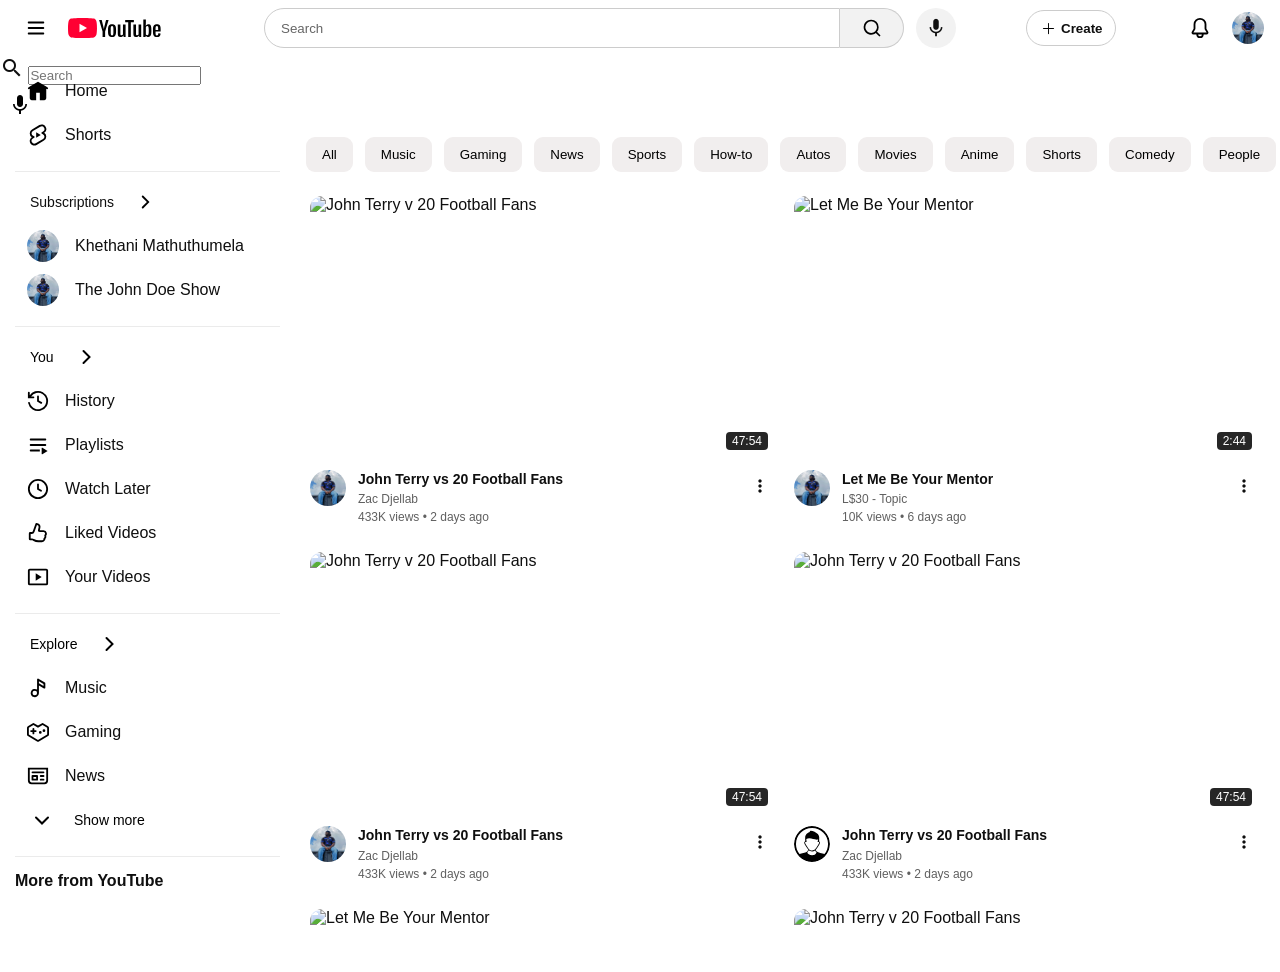
==== commit fc01c7a6: "Added Media Queries" ====
--- a/main.html
+++ b/main.html
@@ -59,6 +59,10 @@
                 <label for="theme" class="icon-btn theme-toggle" aria-label="Toggle theme">
                     <span class="material-icons">dark_mode</span>
                 </label>
+
+                <button class="icon-btn mobile-search" aria-label="Search">
+                    <img src="/resources/search.svg" alt="">
+                </button>
 
                 <a href="#" class="icon-btn notifications" aria-label="Notifications">
                     <img src="/resources/bell.svg" alt="">
@@ -154,6 +158,18 @@
                         <p>© 2026 Google LLC.</p>
             </div>
         </aside>
+
+        <label for="side" class="mobile-nav-backdrop" aria-hidden="true"></label>
+
+        <div class="mobile-search-row" aria-label="Mobile search">
+            <div class="mobile-search-box">
+                <span class="material-icons">search</span>
+                <input type="text" placeholder="Search">
+            </div>
+            <button class="icon-btn mobile-mic" aria-label="Voice search">
+                <span class="material-icons">mic</span>
+            </button>
+        </div>
 
         <span class="suggestions">
             <button class="suggestion-btn">All</button>
@@ -688,6 +704,29 @@
             </article>
 
         </div>
+
+        <nav class="mobile-bottom-nav" aria-label="Mobile navigation">
+            <a href="#" class="mobile-bottom-link is-active" aria-label="Home">
+                <span class="material-icons">home</span>
+                <span>Home</span>
+            </a>
+            <a href="#" class="mobile-bottom-link" aria-label="Shorts">
+                <span class="material-icons">play_circle_outline</span>
+                <span>Shorts</span>
+            </a>
+            <a href="#" class="mobile-bottom-link" aria-label="Create">
+                <span class="material-icons">add_circle_outline</span>
+                <span>Create</span>
+            </a>
+            <a href="#" class="mobile-bottom-link" aria-label="Subscriptions">
+                <span class="material-icons">subscriptions</span>
+                <span>Subscriptions</span>
+            </a>
+            <a href="#" class="mobile-bottom-link" aria-label="You">
+                <span class="material-icons">person_outline</span>
+                <span>You</span>
+            </a>
+        </nav>
     </main>
 </body>
 
--- a/index.css
+++ b/index.css
@@ -210,6 +210,12 @@
     cursor: pointer;
 }
 
+.mobile-search,
+.mobile-nav-backdrop,
+.mobile-bottom-nav {
+    display: none;
+}
+
 .left-nav {
     position: fixed;
     display: flex;
@@ -303,8 +309,6 @@
 
 .subcriptions,
 .subscriptions>button {
-    justify-content: space-between;
-    padding-right: 12px;
     color: inherit;
     opacity: 1;
 }
@@ -771,31 +775,217 @@
     color: #f1f1f1;
 }
 
-
-@media (max-width: 900px) {
+@media (max-width: 768px) {
+    .top-nav {
+        padding: 0 12px;
+    }
+
+    .lhs,
+    .rhs {
+        min-width: auto;
+    }
+
+    .rhs {
+        gap: 4px;
+    }
+
+    .search-wrap,
+    .create,
+    .theme-toggle {
+        display: none;
+    }
+
+    .mobile-search {
+        display: grid;
+    }
+
+    .mobile-search img {
+        width: 20px;
+        height: 20px;
+    }
+
     .left-nav {
-        display: none;
-    }
-
-    .suggestions {
+        top: 56px;
+        left: 0;
+        z-index: 25;
+        width: min(78vw, 320px);
+        max-width: 320px;
+        padding: 12px 8px 16px;
+        background: #ffffff;
+        box-shadow: 0 10px 30px rgba(0, 0, 0, 0.18);
+        transform: translateX(-105%);
+        opacity: 0;
+        pointer-events: none;
+        transition: transform 0.28s ease, opacity 0.28s ease;
+    }
+
+    #side:checked~.left-nav {
+        width: min(78vw, 320px);
+        padding-left: 8px;
+        transform: translateX(0);
+        opacity: 1;
+        pointer-events: auto;
+        border-top: none;
+    }
+
+    #side:checked~.left-nav a.icon-btn {
+        justify-content: flex-start;
+        gap: 16px;
+        padding: 0 12px;
+        font-size: 14px;
+    }
+
+    #side:checked~.left-nav button {
+        display: flex;
+    }
+
+    #side:checked~.left-nav h4,
+    #side:checked~.left-nav .nav-footer {
+        display: block;
+    }
+
+    .mobile-nav-backdrop {
+        display: block;
+        position: fixed;
+        inset: 56px 0 0;
+        background: rgba(0, 0, 0, 0.45);
+        opacity: 0;
+        pointer-events: none;
+        transition: opacity 0.28s ease;
+        z-index: 20;
+    }
+
+    #side:checked~.mobile-nav-backdrop {
+        opacity: 1;
+        pointer-events: auto;
+    }
+
+    .suggestions,
+    #side:checked~.suggestions {
         margin-left: 0;
-    }
-
-    .content.video-grid {
+        padding: 12px;
+        gap: 8px;
+    }
+
+    .suggestions button {
+        height: 32px;
+        padding: 0 12px;
+        border-radius: 8px;
+        font-size: 14px;
+        white-space: nowrap;
+    }
+
+    .content.video-grid,
+    #side:checked~.content.video-grid {
         margin-left: 0;
-    }
-}
-
-@media (max-width: 600px) {
-    .create {
-        display: none;
-    }
-
-    .search-wrap {
+        grid-template-columns: 1fr;
+        gap: 24px;
+        padding: 12px 0 88px;
+    }
+
+    .thumb-wrap {
+        border-radius: 0;
+    }
+
+    .meta {
+        margin-top: 10px;
+        padding: 0 12px;
+    }
+
+    .title {
+        font-size: 16px;
+    }
+
+    .mobile-bottom-nav {
+        position: fixed;
+        bottom: 0;
+        left: 0;
+        right: 0;
+        z-index: 30;
+        display: flex;
+        align-items: center;
+        justify-content: space-around;
+        height: 62px;
+        padding-bottom: max(6px, env(safe-area-inset-bottom));
+        background: #ffffff;
+        border-top: 1px solid rgba(0, 0, 0, 0.08);
+    }
+
+    .mobile-bottom-link {
+        flex: 1;
+        height: 100%;
+        display: flex;
+        flex-direction: column;
+        align-items: center;
+        justify-content: center;
+        gap: 2px;
+        text-decoration: none;
+        color: #606060;
+        font-size: 10px;
+        font-weight: 500;
+    }
+
+    .mobile-bottom-link .material-icons {
+        font-size: 22px;
+    }
+
+    .mobile-bottom-link.is-active {
+        color: #0f0f0f;
+    }
+}
+
+@media (max-width: 480px) {
+    .top-nav {
         padding: 0 8px;
     }
 
-    .search-suggestions {
-        width: 100%;
-    }
-}
+    .lhs {
+        gap: 8px;
+    }
+
+    .icon-btn {
+        width: 36px;
+        height: 36px;
+    }
+
+    .profile-image {
+        width: 28px;
+        height: 28px;
+    }
+
+    .meta {
+        gap: 10px;
+    }
+
+    .avatar {
+        width: 34px;
+        height: 34px;
+    }
+}
+
+#theme:checked~section.navbar .mobile-search img {
+    filter: invert(1);
+}
+
+#theme:checked~main .mobile-nav-backdrop {
+    background: rgba(0, 0, 0, 0.6);
+}
+
+#theme:checked~main .mobile-bottom-nav {
+    background: #0f0f0f;
+    border-top: 1px solid rgba(255, 255, 255, 0.12);
+}
+
+#theme:checked~main .mobile-bottom-link {
+    color: #aaaaaa;
+}
+
+#theme:checked~main .mobile-bottom-link.is-active {
+    color: #f1f1f1;
+}
+
+@media (max-width: 768px) {
+    #theme:checked~main .left-nav {
+        background: #0f0f0f;
+    }
+}
